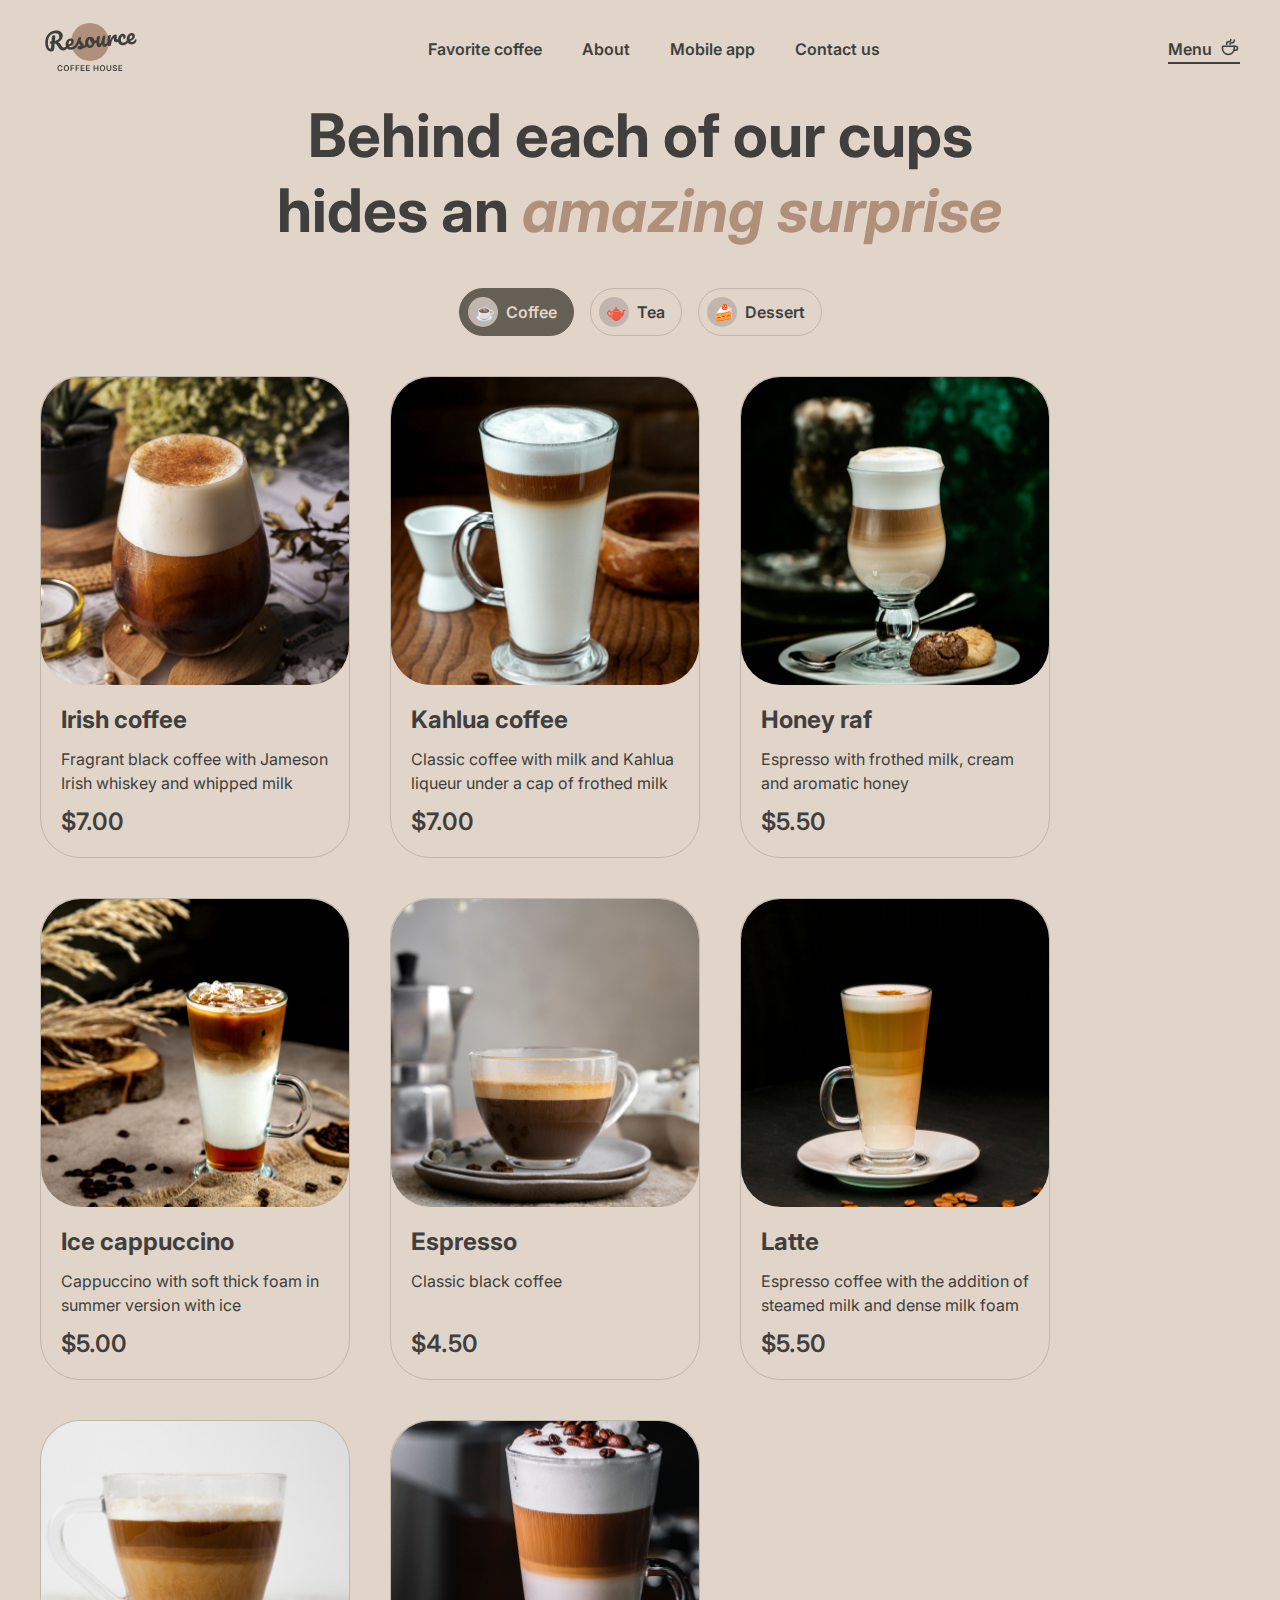
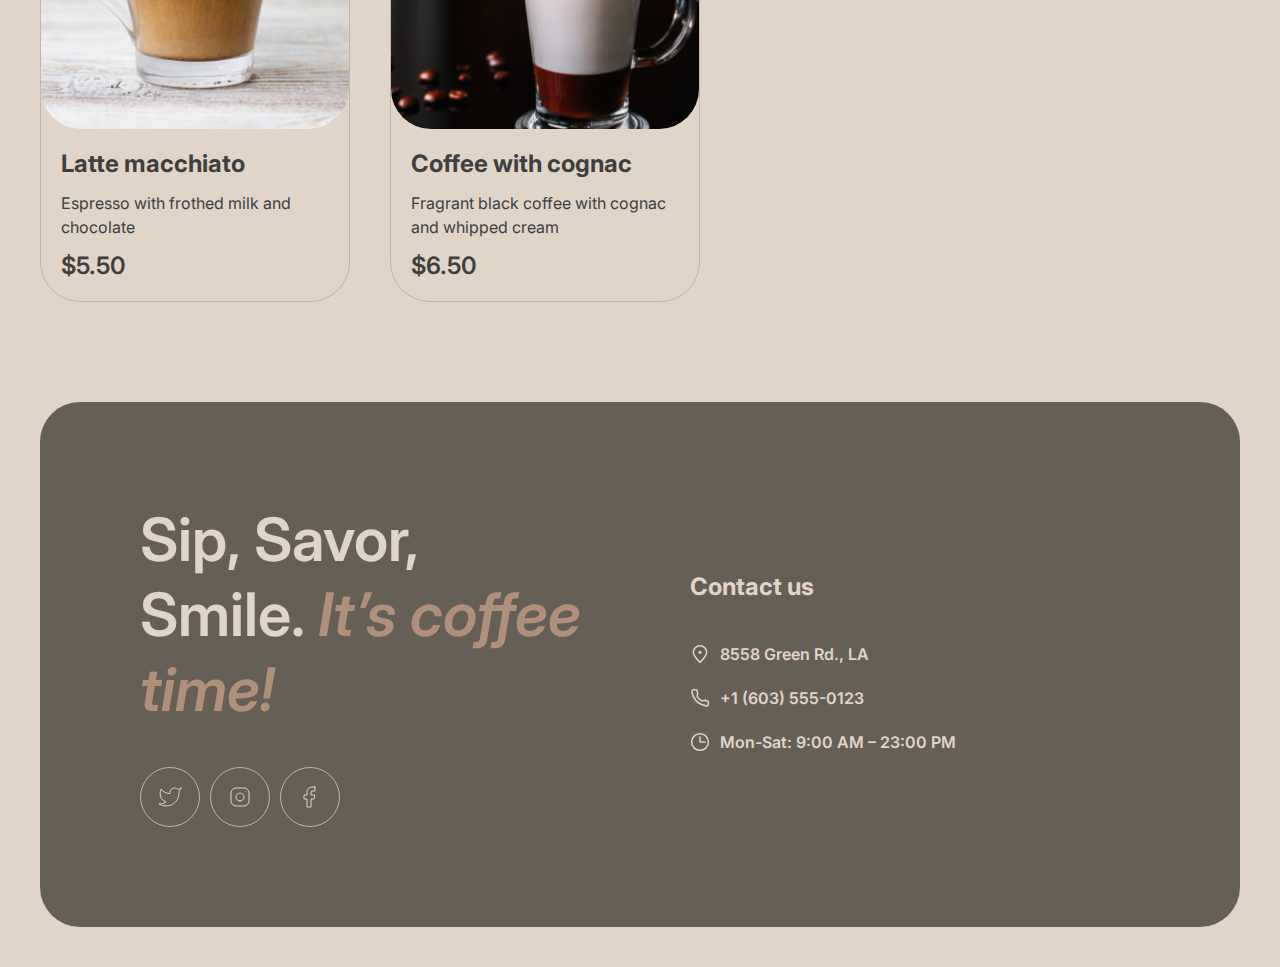
==== coffee-house/menu.html @ 3acbc4a9 "feat: implement menu-page" ====
<!DOCTYPE html>
<html lang="en">
    <head>
        <meta charset="UTF-8">
        <meta http-equiv="X-UA-Compatible" content="IE=edge">
        <meta name="viewport" content="width=device-width, initial-scale=1.0">
        <link rel="preconnect" href="https://fonts.googleapis.com">
        <link rel="preconnect" href="https://fonts.gstatic.com" crossorigin>
        <link href="https://fonts.googleapis.com/css2?family=Inter:wght@400;600&display=swap" rel="stylesheet">
        <link rel="icon" type="image/png" sizes="32x32" href="./images/favicon-32x32.png">
        <link rel="stylesheet" href="./styles/menu-page.css">
        <title>Menu</title>
    </head>
    <body>
        <header class="header">
            <div class="header__container">
                <nav class="header__nav">
                    <a href="./">
                        <svg width="100" height="60">
                            <use xlink:href="./images/icons-sprite.svg#logo"></use>
                        </svg>
                    </a>
                    <ul class="header__list">
                        <li>
                            <a class="header__link" href="./index.html#favorites">Favorite coffee</a>
                        </li>
                        <li>
                            <a class="header__link" href="./index.html#about">About</a>
                        </li>
                        <li>
                            <a class="header__link" href="./index.html#mobile-app">Mobile app</a>
                        </li>
                        <li>
                            <a class="header__link" href="#contacts">Contact us</a>
                        </li>
                    </ul>
                    <a class="header__link header__link--active" href="./menu.html">Menu
                        <svg class="header__icon-coffee-cup" width="20" height="20">
                            <use xlink:href="./images/icons-sprite.svg#coffee-cup"></use>
                        </svg>
                    </a>
                </nav>
            </div>
        </header>
        <main>
            <h1 class="visually-hidden">Im very useful heading for search robots thats Im should to be hidden!</h1>
            <section class="menu">
                <div class="menu__container">
                    <h2 class="menu__title">Behind each of our cups hides an <span class="menu__title--accent">amazing
                            surprise</span></h2>
                    <ul class="menu__buttons">
                        <li><button class="menu__button menu__button--active">
                                <span class="menu__button-emoji">&#9749;</span>Coffee
                            </button>
                        </li>
                        <li><button class="menu__button"><span class="menu__button-emoji">&#129750;</span>Tea
                            </button>
                        </li>
                        <li><button class="menu__button"><span class="menu__button-emoji">&#127856;</span>Dessert
                            </button>
                        </li>
                    </ul>
                    <ul class="menu__list-cards">
                        <li>
                            <article class="menu__card card">
                                <div class="card__image-wrapper">
                                    <img class="card__image" src="./images/menu/gallery/coffee-1.jpeg" alt="coffee 1">
                                </div>
                                <div class="card__info">
                                    <h3 class="card__title">Irish coffee</h3>
                                    <p class="card__description">Fragrant black coffee with Jameson Irish whiskey and
                                        whipped milk</p>
                                    <span class="card__price">$7.00</span>
                                </div>
                            </article>
                        </li>
                        <li>
                            <article class="menu__card card">
                                <div class="card__image-wrapper">
                                    <img class="card__image" src="./images/menu/gallery/coffee-2.jpeg" alt="coffee 1">
                                </div>
                                <div class="card__info">
                                    <h3 class="card__title">Kahlua coffee</h3>
                                    <p class="card__description">Classic coffee with milk and Kahlua liqueur under a cap
                                        of frothed milk</p>
                                    <span class="card__price">$7.00</span>
                                </div>
                            </article>
                        </li>
                        <li>
                            <article class="menu__card card">
                                <div class="card__image-wrapper">
                                    <img class="card__image" src="./images/menu/gallery/coffee-3.jpeg" alt="coffee 1">
                                </div>
                                <div class="card__info">
                                    <h3 class="card__title">Honey raf</h3>
                                    <p class="card__description">Espresso with frothed milk, cream and aromatic honey
                                    </p>
                                    <span class="card__price">$5.50</span>
                                </div>
                            </article>
                        </li>
                        <li>
                            <article class="menu__card card">
                                <div class="card__image-wrapper">
                                    <img class="card__image" src="./images/menu/gallery/coffee-4.jpeg" alt="coffee 1">
                                </div>
                                <div class="card__info">
                                    <h3 class="card__title">Ice cappuccino</h3>
                                    <p class="card__description">Cappuccino with soft thick foam in summer version with
                                        ice</p>
                                    <span class="card__price">$5.00</span>
                                </div>
                            </article>
                        </li>
                        <li>
                            <article class="menu__card card">
                                <div class="card__image-wrapper">
                                    <img class="card__image" src="./images/menu/gallery/coffee-5.jpeg" alt="coffee 1">
                                </div>
                                <div class="card__info">
                                    <h3 class="card__title">Espresso</h3>
                                    <p class="card__description">Classic black coffee</p>
                                    <span class="card__price">$4.50</span>
                                </div>
                            </article>
                        </li>
                        <li>
                            <article class="menu__card card">
                                <div class="card__image-wrapper">
                                    <img class="card__image" src="./images/menu/gallery/coffee-6.jpeg" alt="coffee 1">
                                </div>
                                <div class="card__info">
                                    <h3 class="card__title">Latte</h3>
                                    <p class="card__description">Espresso coffee with the addition of steamed milk and
                                        dense milk foam</p>
                                    <span class="card__price">$5.50</span>
                                </div>
                            </article>
                        </li>
                        <li>
                            <article class="menu__card card">
                                <div class="card__image-wrapper">
                                    <img class="card__image" src="./images/menu/gallery/coffee-7.jpeg" alt="coffee 1">
                                </div>
                                <div class="card__info">
                                    <h3 class="card__title">Latte macchiato</h3>
                                    <p class="card__description">Espresso with frothed milk and chocolate</p>
                                    <span class="card__price">$5.50</span>
                                </div>
                            </article>
                        </li>
                        <li>
                            <article class="menu__card card">
                                <div class="card__image-wrapper">
                                    <img class="card__image" src="./images/menu/gallery/coffee-8.jpeg" alt="coffee 1">
                                </div>
                                <div class="card__info">
                                    <h3 class="card__title">Coffee with cognac</h3>
                                    <p class="card__description">Fragrant black coffee with cognac and whipped cream</p>
                                    <span class="card__price">$6.50</span>
                                </div>
                            </article>
                        </li>
                    </ul>
                </div>
            </section>
        </main>
        <footer class="contacts" id="contacts">
            <div class="contacts__container">
                <div class="contacts__left">
                    <h2 class="contacts__title">
                        Sip, Savor, Smile. <span class="contacts__title--accent">It’s coffee time!</span>
                    </h2>
                    <ul class="contacts__list-links-social">
                        <li><a class="contacts__link-social" href="https://twitter.com/" target="_blank">
                                <svg class="contacts__icon-social" width="24" height="24">
                                    <use xlink:href="./images/icons-sprite.svg#twitter"></use>
                                </svg>
                            </a>
                        </li>
                        <li><a class="contacts__link-social" href="https://instagram.com/" target="_blank">
                                <svg class="contacts__icon-social" width="24" height="24">
                                    <use xlink:href="./images/icons-sprite.svg#instagram"></use>
                                </svg>
                            </a>
                        </li>
                        <li><a class="contacts__link-social" href="https://facebook.com/" target="_blank">
                                <svg class="contacts__icon-social" width="24" height="24">
                                    <use xlink:href="./images/icons-sprite.svg#facebook"></use>
                                </svg>
                            </a>
                        </li>
                    </ul>
                </div>
                <div class="contacts__right">
                    <h3 class="contacts__subtitle">Contact us</h3>
                    <ul class="contacts__list-links-service">
                        <li><a class="contacts__link-service" href="https://maps.app.goo.gl/wyy56ReSMhwCt32A7"
                                target="_blank">
                                <svg class="contacts__icon-service" width="20" height="20">
                                    <use xlink:href="./images/icons-sprite.svg#pin-alt"></use>
                                </svg>8558 Green Rd., LA
                            </a>
                        </li>
                        <li><a class="contacts__link-service" href="tel:+16035550123">
                                <svg class="contacts__icon-service" width="20" height="20">
                                    <use xlink:href="./images/icons-sprite.svg#phone"></use>
                                </svg>+1 (603) 555-0123
                            </a>
                        </li>
                        <li>
                            <span class="contacts__schedule">
                                <svg class="contacts__icon-service" width="20" height="20">
                                    <use xlink:href="./images/icons-sprite.svg#clock"></use>
                                </svg>Mon-Sat: 9:00 AM – 23:00 PM
                            </span>
                        </li>
                    </ul>
                </div>
            </div>
        </footer>
    </body>
</html>
---- coffee-house/styles/menu-page.css ----
@import "./utils/normalize.css";
@import "./utils/variables.css";

@import "./layout/base.css";
@import "./layout/header.css";
@import "./layout/footer.css";

@import "./components/menu.css";
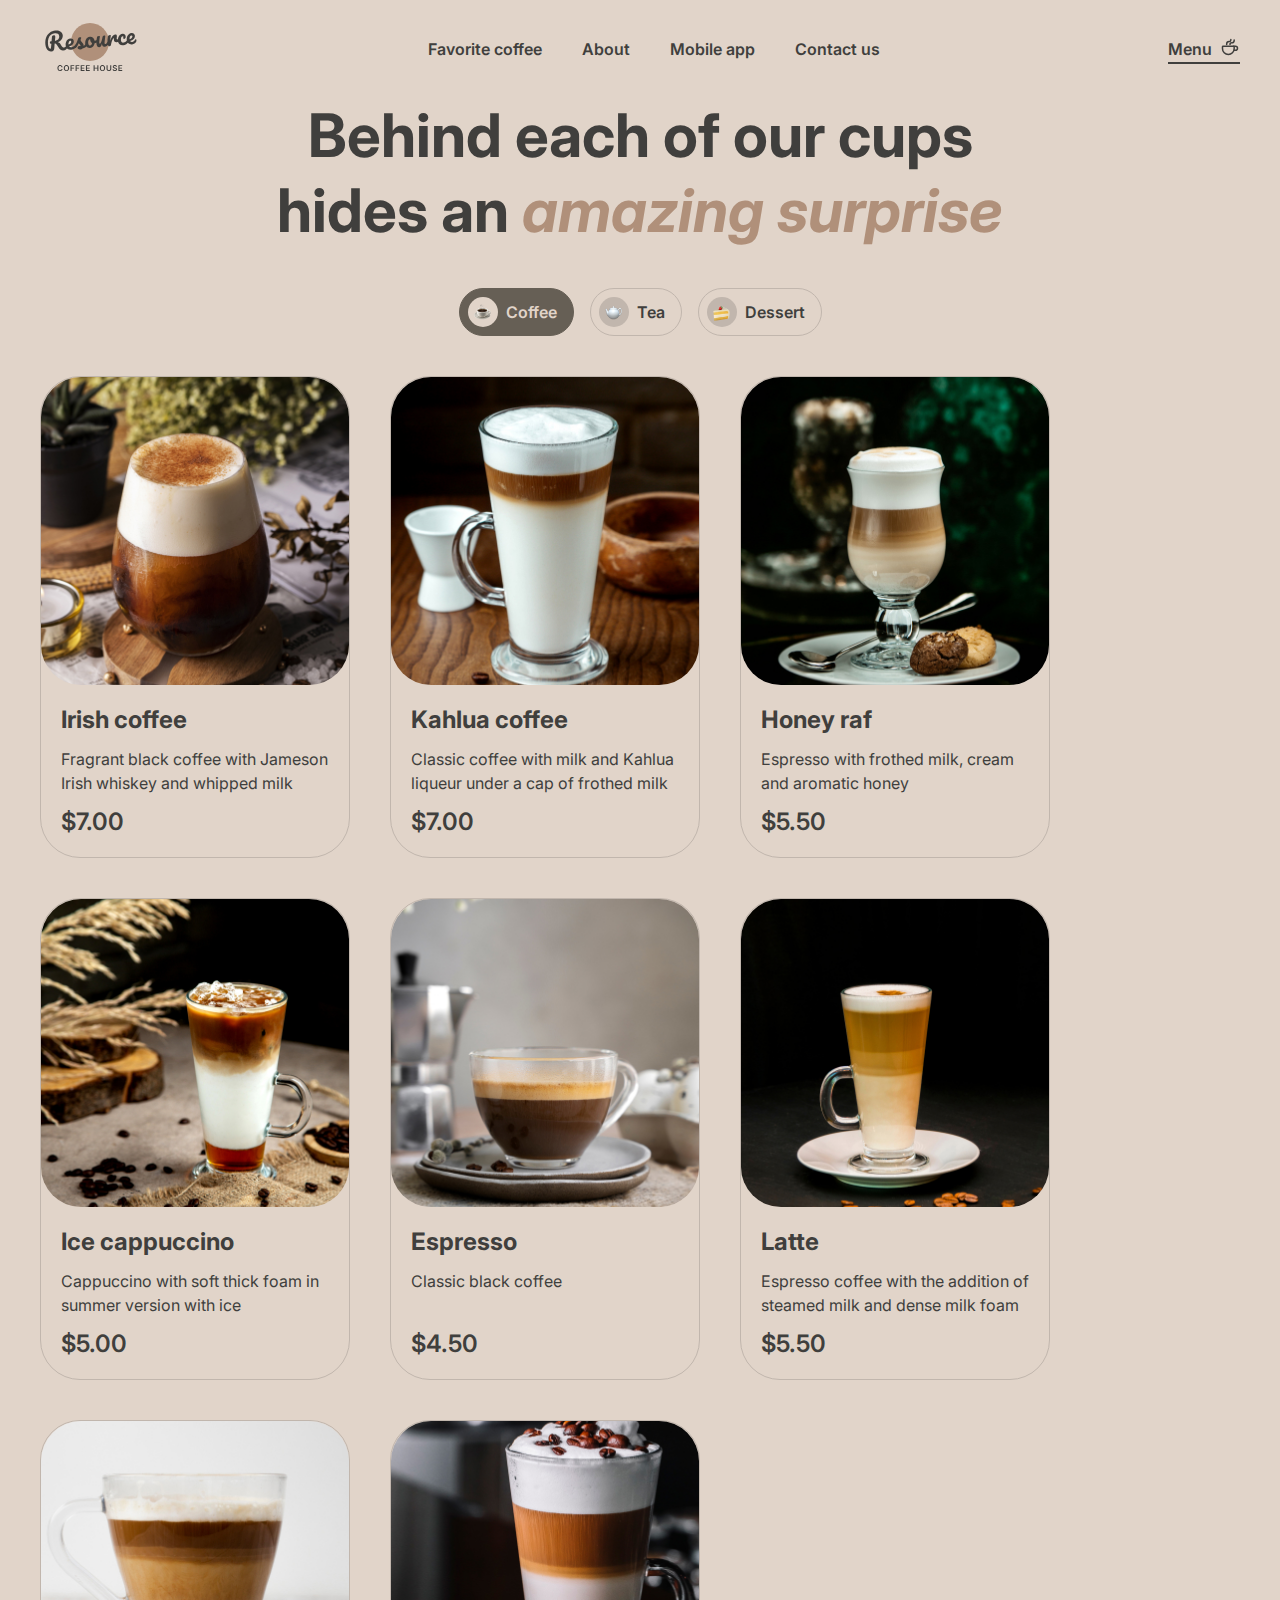
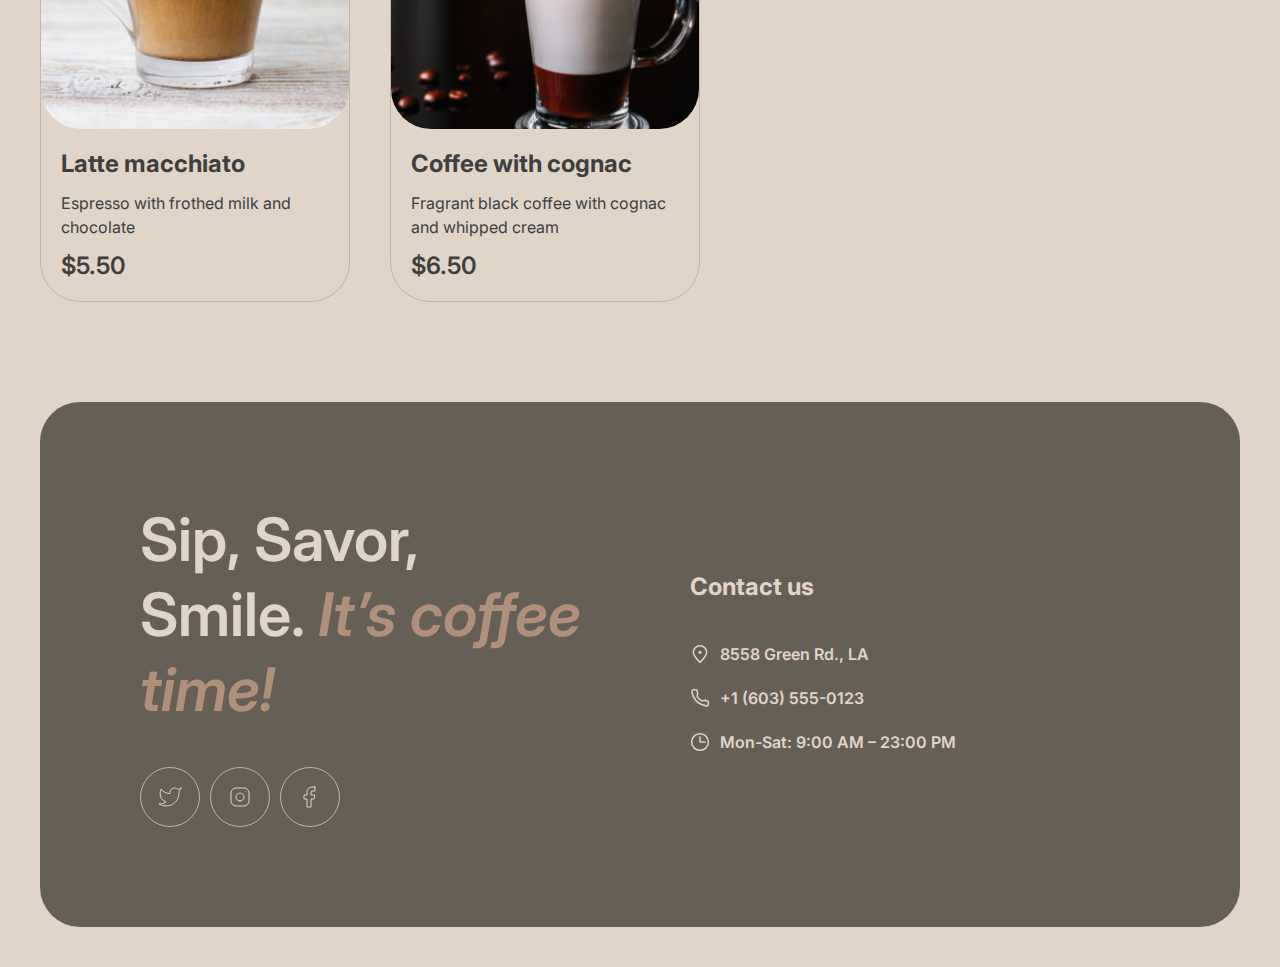
==== commit cdfe9bdf: "fix: change emodji from Unicode to png" ====
--- a/coffee-house/menu.html
+++ b/coffee-house/menu.html
@@ -17,7 +17,7 @@
                 <nav class="header__nav">
                     <a href="./">
                         <svg width="100" height="60">
-                            <use xlink:href="./images/icons-sprite.svg#logo"></use>
+                            <use href="./images/icons-sprite.svg#logo"></use>
                         </svg>
                     </a>
                     <ul class="header__list">
@@ -36,7 +36,7 @@
                     </ul>
                     <a class="header__link header__link--active" href="./menu.html">Menu
                         <svg class="header__icon-coffee-cup" width="20" height="20">
-                            <use xlink:href="./images/icons-sprite.svg#coffee-cup"></use>
+                            <use href="./images/icons-sprite.svg#coffee-cup"></use>
                         </svg>
                     </a>
                 </nav>
@@ -50,13 +50,13 @@
                             surprise</span></h2>
                     <ul class="menu__buttons">
                         <li><button class="menu__button menu__button--active">
-                                <span class="menu__button-emoji">&#9749;</span>Coffee
+                                <span class="menu__button-emoji menu__button-emoji--coffee"></span>Coffee
                             </button>
                         </li>
-                        <li><button class="menu__button"><span class="menu__button-emoji">&#129750;</span>Tea
+                        <li><button class="menu__button"><span class="menu__button-emoji menu__button-emoji--tea"></span>Tea
                             </button>
                         </li>
-                        <li><button class="menu__button"><span class="menu__button-emoji">&#127856;</span>Dessert
+                        <li><button class="menu__button"><span class="menu__button-emoji menu__button-emoji--dessert"></span>Dessert
                             </button>
                         </li>
                     </ul>
@@ -175,19 +175,19 @@
                     <ul class="contacts__list-links-social">
                         <li><a class="contacts__link-social" href="https://twitter.com/" target="_blank">
                                 <svg class="contacts__icon-social" width="24" height="24">
-                                    <use xlink:href="./images/icons-sprite.svg#twitter"></use>
+                                    <use href="./images/icons-sprite.svg#twitter"></use>
                                 </svg>
                             </a>
                         </li>
                         <li><a class="contacts__link-social" href="https://instagram.com/" target="_blank">
                                 <svg class="contacts__icon-social" width="24" height="24">
-                                    <use xlink:href="./images/icons-sprite.svg#instagram"></use>
+                                    <use href="./images/icons-sprite.svg#instagram"></use>
                                 </svg>
                             </a>
                         </li>
                         <li><a class="contacts__link-social" href="https://facebook.com/" target="_blank">
                                 <svg class="contacts__icon-social" width="24" height="24">
-                                    <use xlink:href="./images/icons-sprite.svg#facebook"></use>
+                                    <use href="./images/icons-sprite.svg#facebook"></use>
                                 </svg>
                             </a>
                         </li>
@@ -199,20 +199,20 @@
                         <li><a class="contacts__link-service" href="https://maps.app.goo.gl/wyy56ReSMhwCt32A7"
                                 target="_blank">
                                 <svg class="contacts__icon-service" width="20" height="20">
-                                    <use xlink:href="./images/icons-sprite.svg#pin-alt"></use>
+                                    <use href="./images/icons-sprite.svg#pin-alt"></use>
                                 </svg>8558 Green Rd., LA
                             </a>
                         </li>
                         <li><a class="contacts__link-service" href="tel:+16035550123">
                                 <svg class="contacts__icon-service" width="20" height="20">
-                                    <use xlink:href="./images/icons-sprite.svg#phone"></use>
+                                    <use href="./images/icons-sprite.svg#phone"></use>
                                 </svg>+1 (603) 555-0123
                             </a>
                         </li>
                         <li>
                             <span class="contacts__schedule">
                                 <svg class="contacts__icon-service" width="20" height="20">
-                                    <use xlink:href="./images/icons-sprite.svg#clock"></use>
+                                    <use href="./images/icons-sprite.svg#clock"></use>
                                 </svg>Mon-Sat: 9:00 AM – 23:00 PM
                             </span>
                         </li>
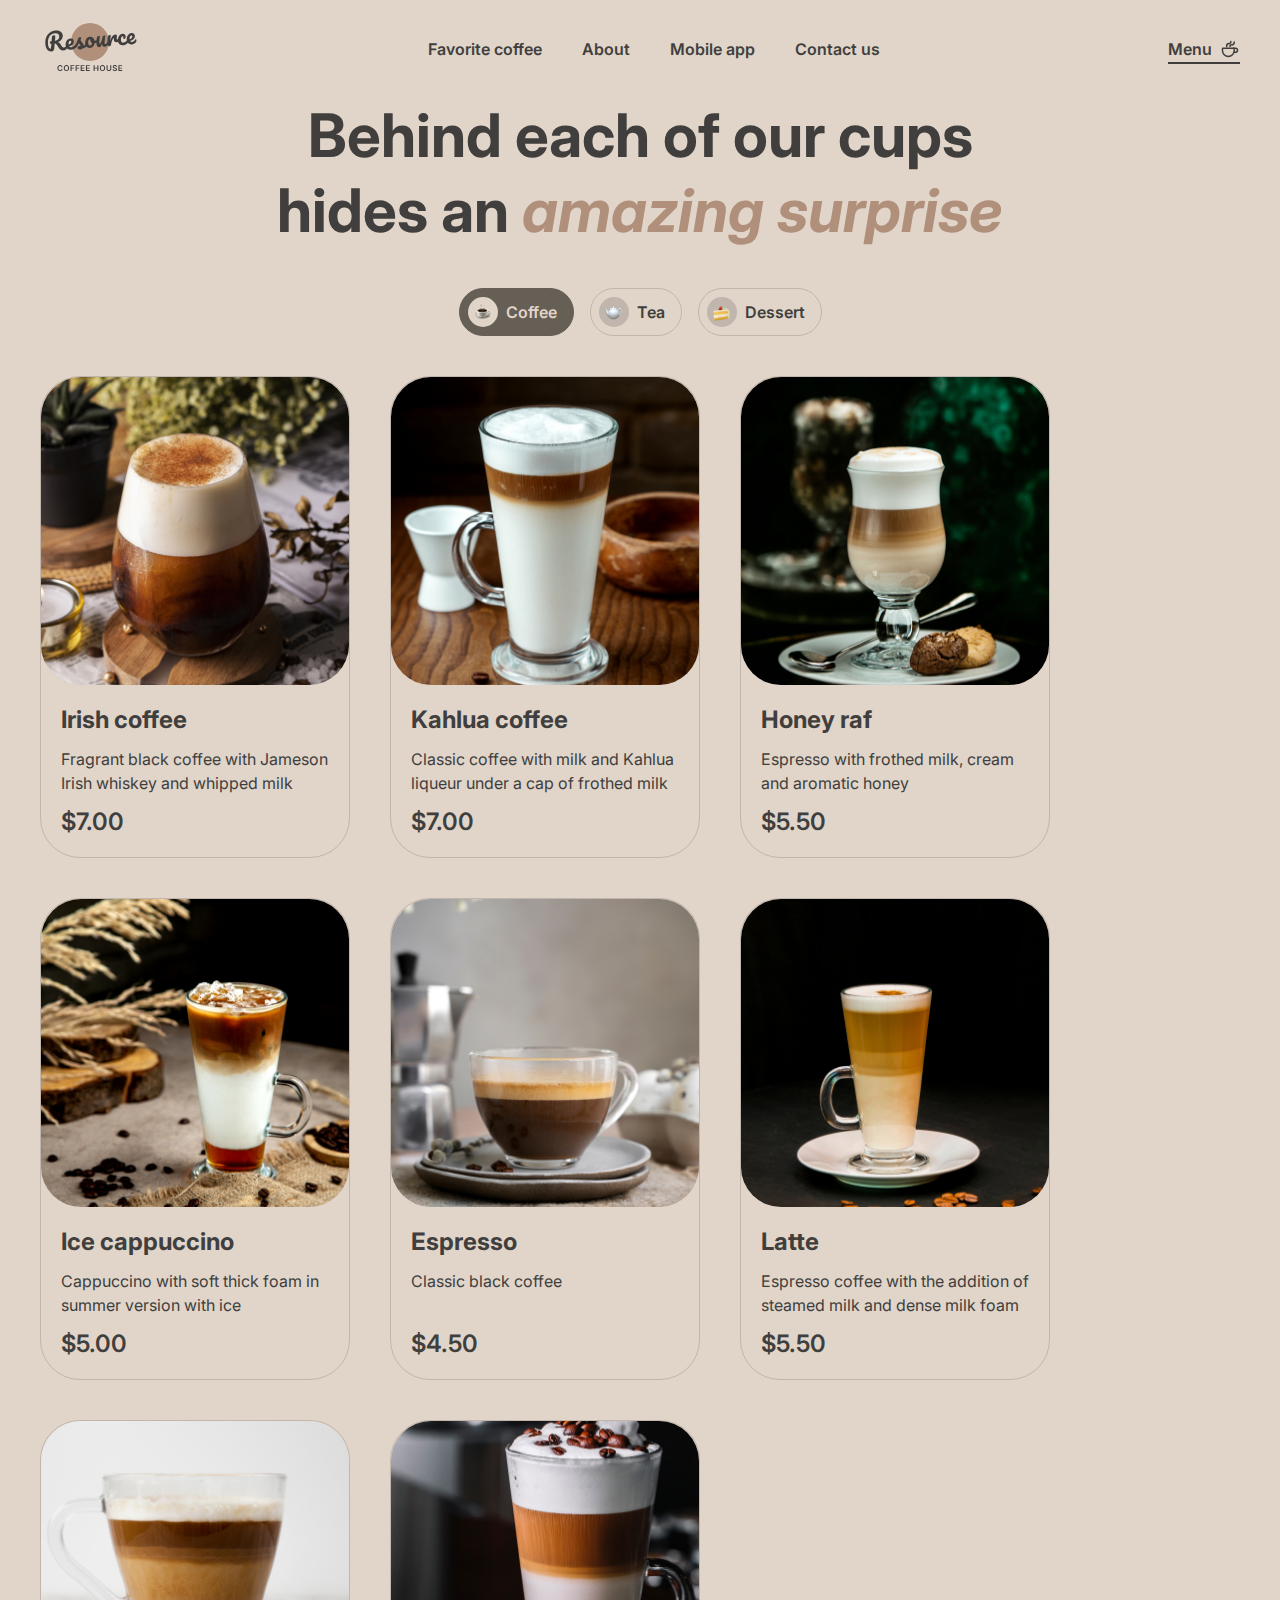
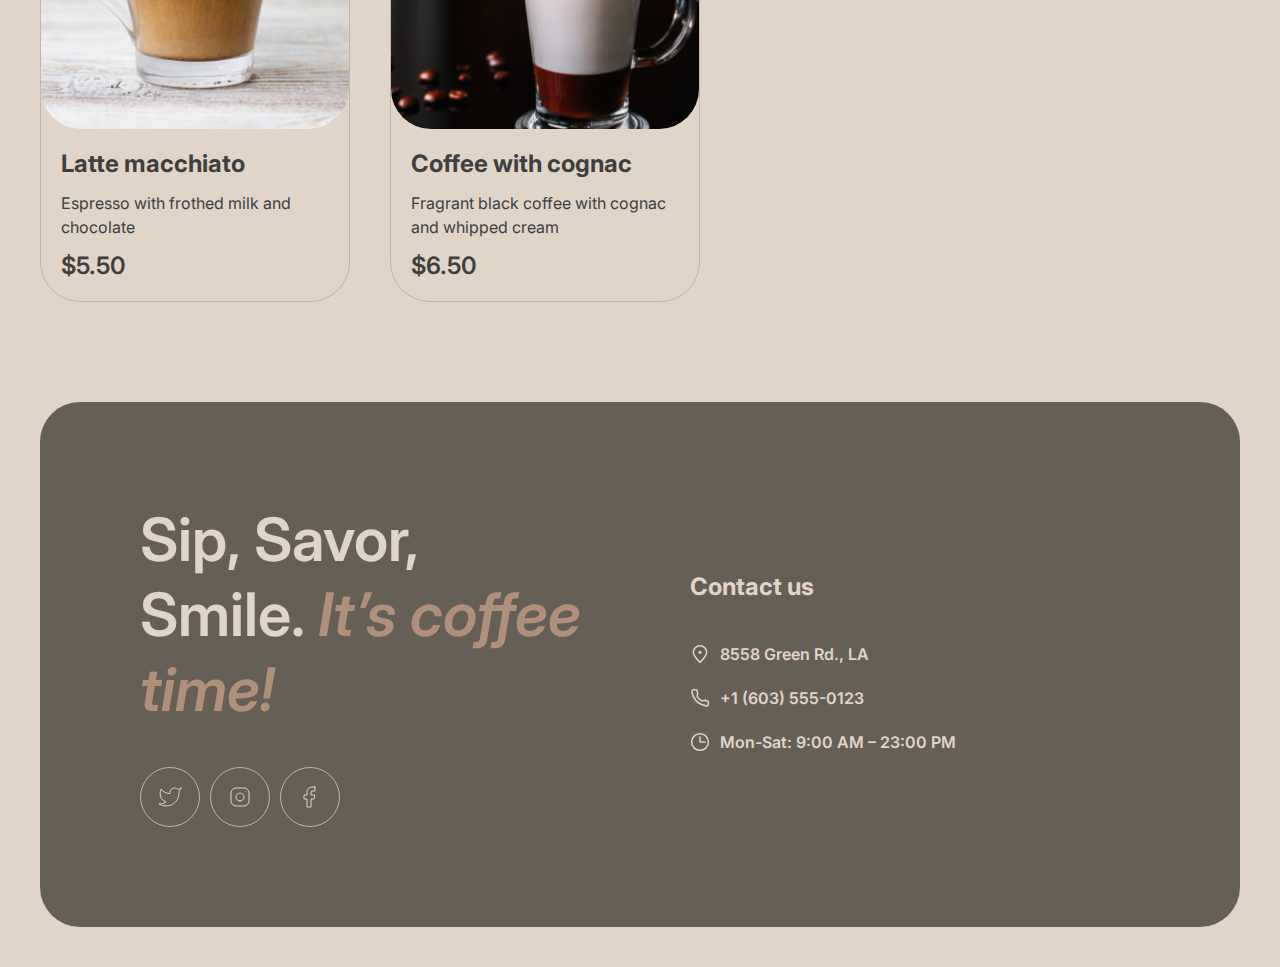
==== commit 67521039: "feat: implement burger menu" ====
--- a/coffee-house/menu.html
+++ b/coffee-house/menu.html
@@ -15,7 +15,7 @@
         <header class="header">
             <div class="header__container">
                 <nav class="header__nav">
-                    <a href="./">
+                    <a class="header__link-logo" href="./">
                         <svg width="100" height="60">
                             <use href="./images/icons-sprite.svg#logo"></use>
                         </svg>
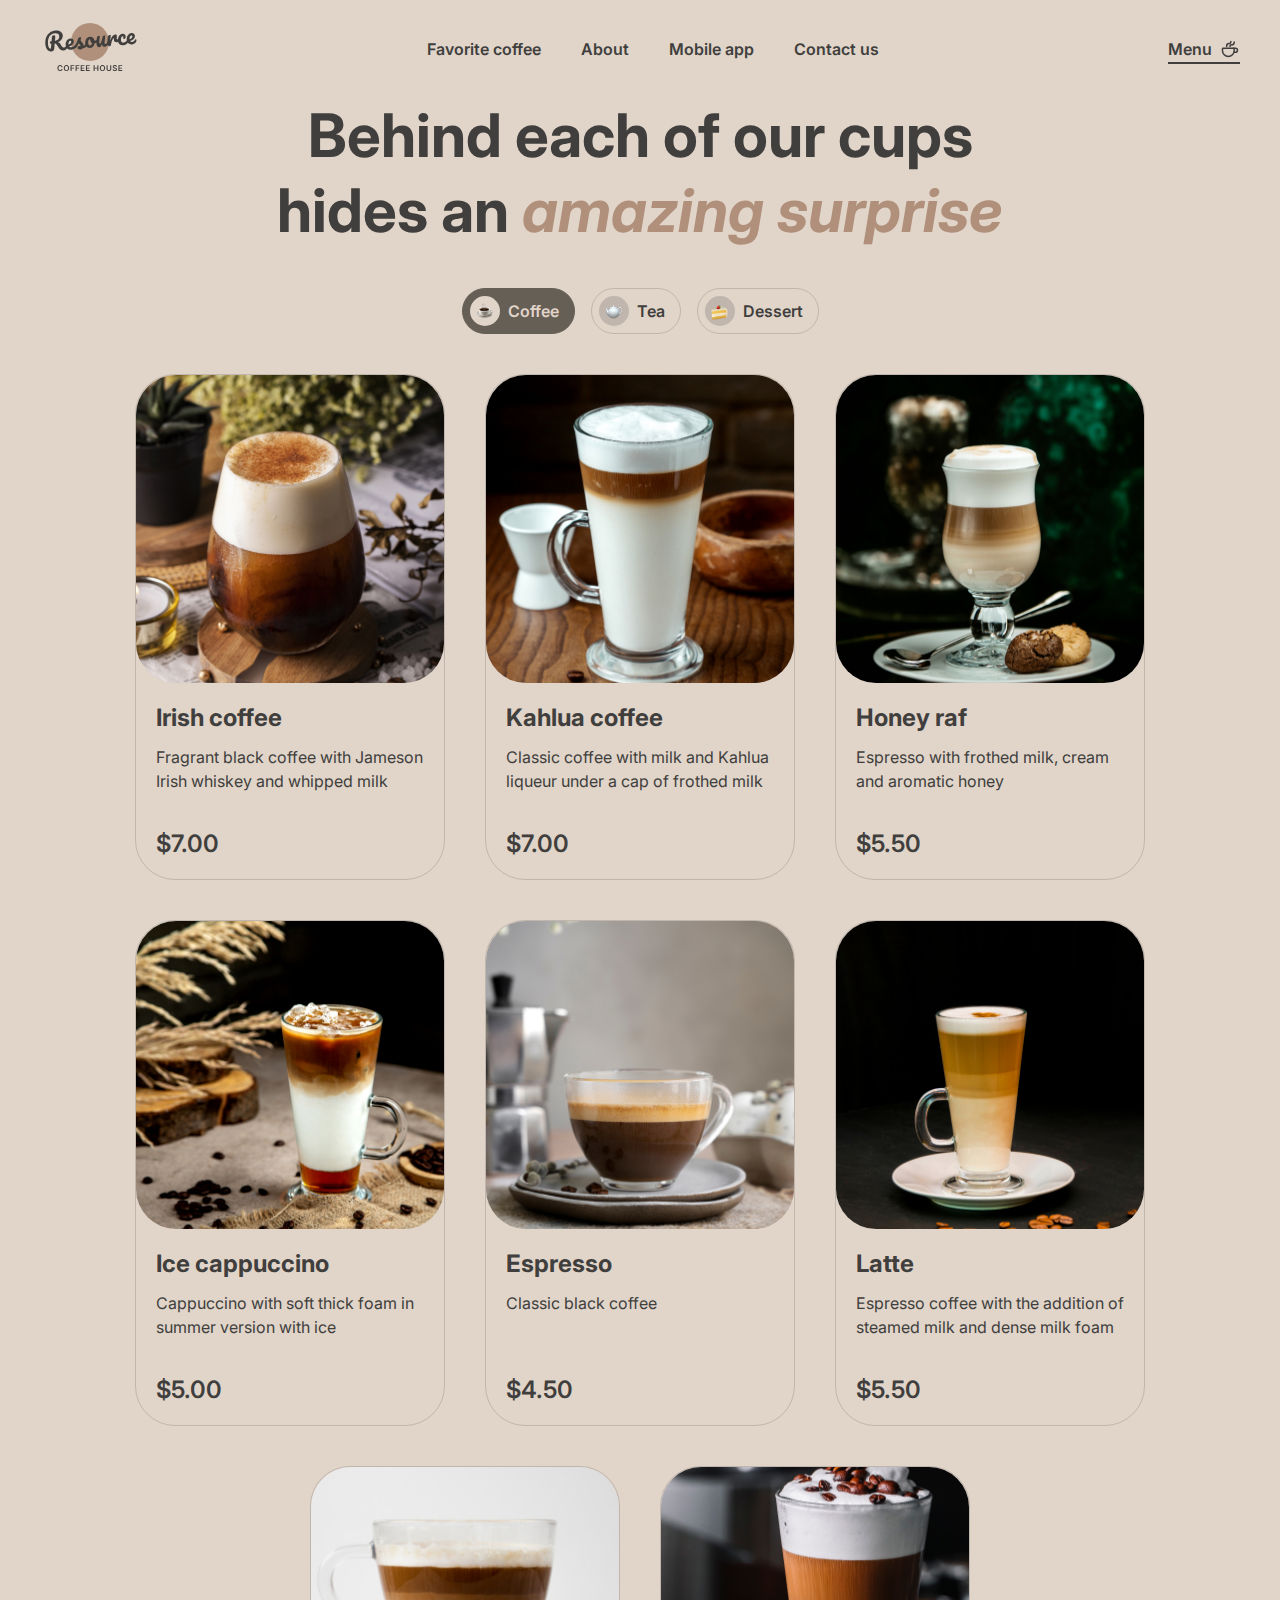
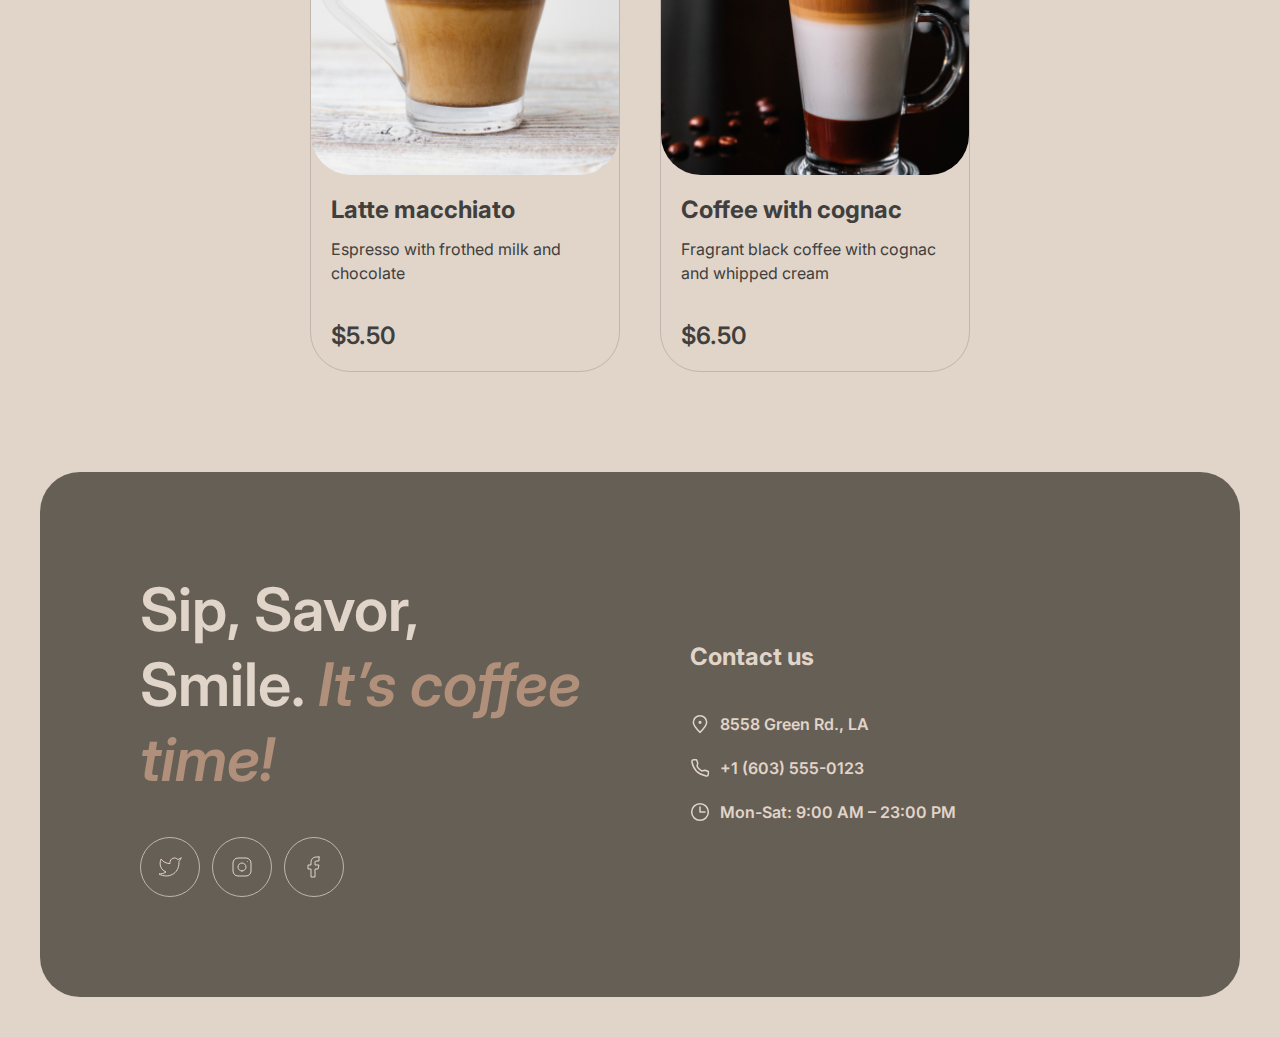
==== commit b413d9ce: "feat: add responsive and adaptive for home and menu pages" ====
--- a/coffee-house/menu.html
+++ b/coffee-house/menu.html
@@ -20,25 +20,29 @@
                             <use href="./images/icons-sprite.svg#logo"></use>
                         </svg>
                     </a>
-                    <ul class="header__list">
-                        <li>
-                            <a class="header__link" href="./index.html#favorites">Favorite coffee</a>
-                        </li>
-                        <li>
-                            <a class="header__link" href="./index.html#about">About</a>
-                        </li>
-                        <li>
-                            <a class="header__link" href="./index.html#mobile-app">Mobile app</a>
-                        </li>
-                        <li>
-                            <a class="header__link" href="#contacts">Contact us</a>
-                        </li>
-                    </ul>
-                    <a class="header__link header__link--active" href="./menu.html">Menu
-                        <svg class="header__icon-coffee-cup" width="20" height="20">
-                            <use href="./images/icons-sprite.svg#coffee-cup"></use>
-                        </svg>
-                    </a>
+                    <div class="header__links-wrapper">
+                        <ul class="header__list">
+                            <li>
+                                <a class="header__link" href="./index.html#favorites">Favorite coffee</a>
+                            </li>
+                            <li>
+                                <a class="header__link" href="./index.html#about">About</a>
+                            </li>
+                            <li>
+                                <a class="header__link" href="./index.html#mobile-app">Mobile app</a>
+                            </li>
+                            <li>
+                                <a class="header__link" href="#contacts">Contact us</a>
+                            </li>
+                        </ul>
+                        <a class="header__link header__link--active" href="./menu.html">Menu
+                            <svg class="header__icon-coffee-cup" width="20" height="20">
+                                <use href="./images/icons-sprite.svg#coffee-cup"></use>
+                            </svg>
+                        </a>
+                    </div>
+                    <button class="header__burger"></button>
+
                 </nav>
             </div>
         </header>
@@ -53,10 +57,12 @@
                                 <span class="menu__button-emoji menu__button-emoji--coffee"></span>Coffee
                             </button>
                         </li>
-                        <li><button class="menu__button"><span class="menu__button-emoji menu__button-emoji--tea"></span>Tea
+                        <li><button class="menu__button"><span
+                                    class="menu__button-emoji menu__button-emoji--tea"></span>Tea
                             </button>
                         </li>
-                        <li><button class="menu__button"><span class="menu__button-emoji menu__button-emoji--dessert"></span>Dessert
+                        <li><button class="menu__button"><span
+                                    class="menu__button-emoji menu__button-emoji--dessert"></span>Dessert
                             </button>
                         </li>
                     </ul>
@@ -163,6 +169,11 @@
                             </article>
                         </li>
                     </ul>
+                    <button class="menu__load-more-btn">
+                        <svg class="menu__load-more-icon" width="24" height="24">
+                            <use href="./images/icons-sprite.svg#refresh"></use>
+                        </svg>
+                    </button>
                 </div>
             </section>
         </main>
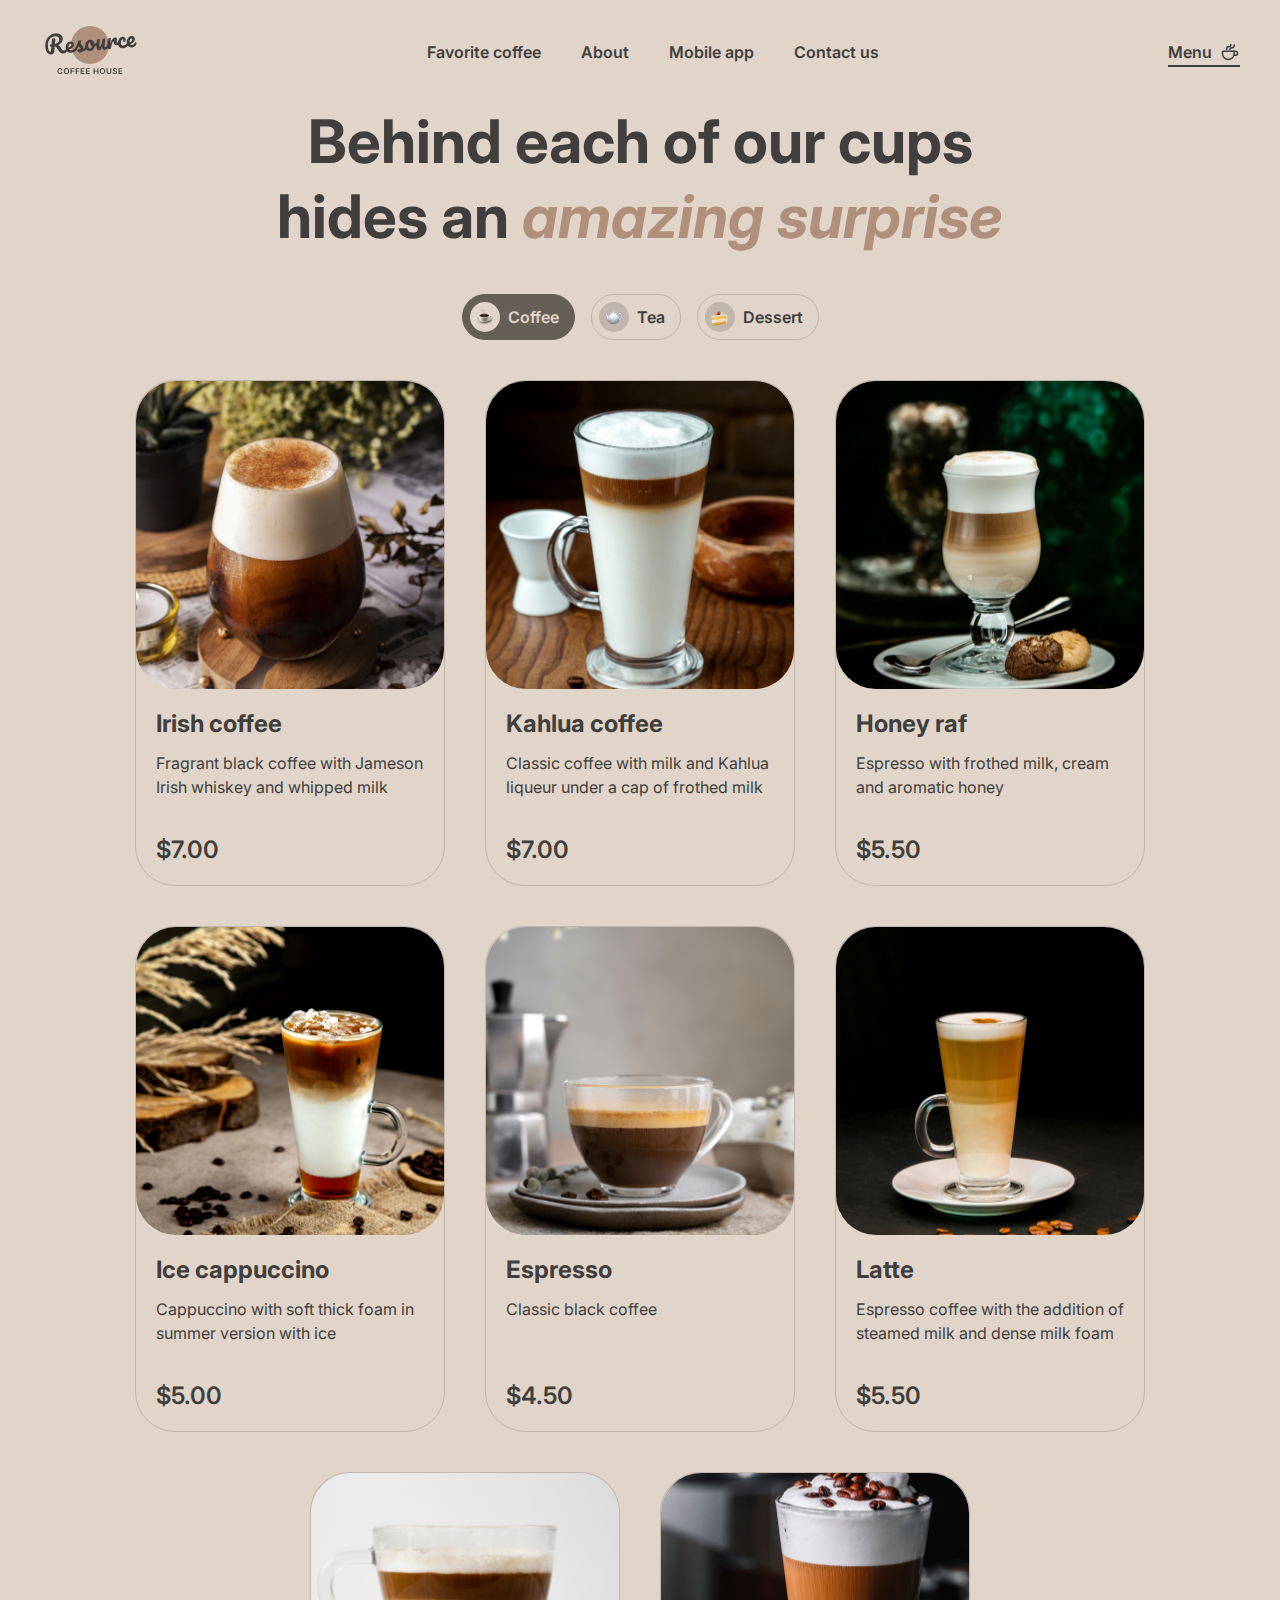
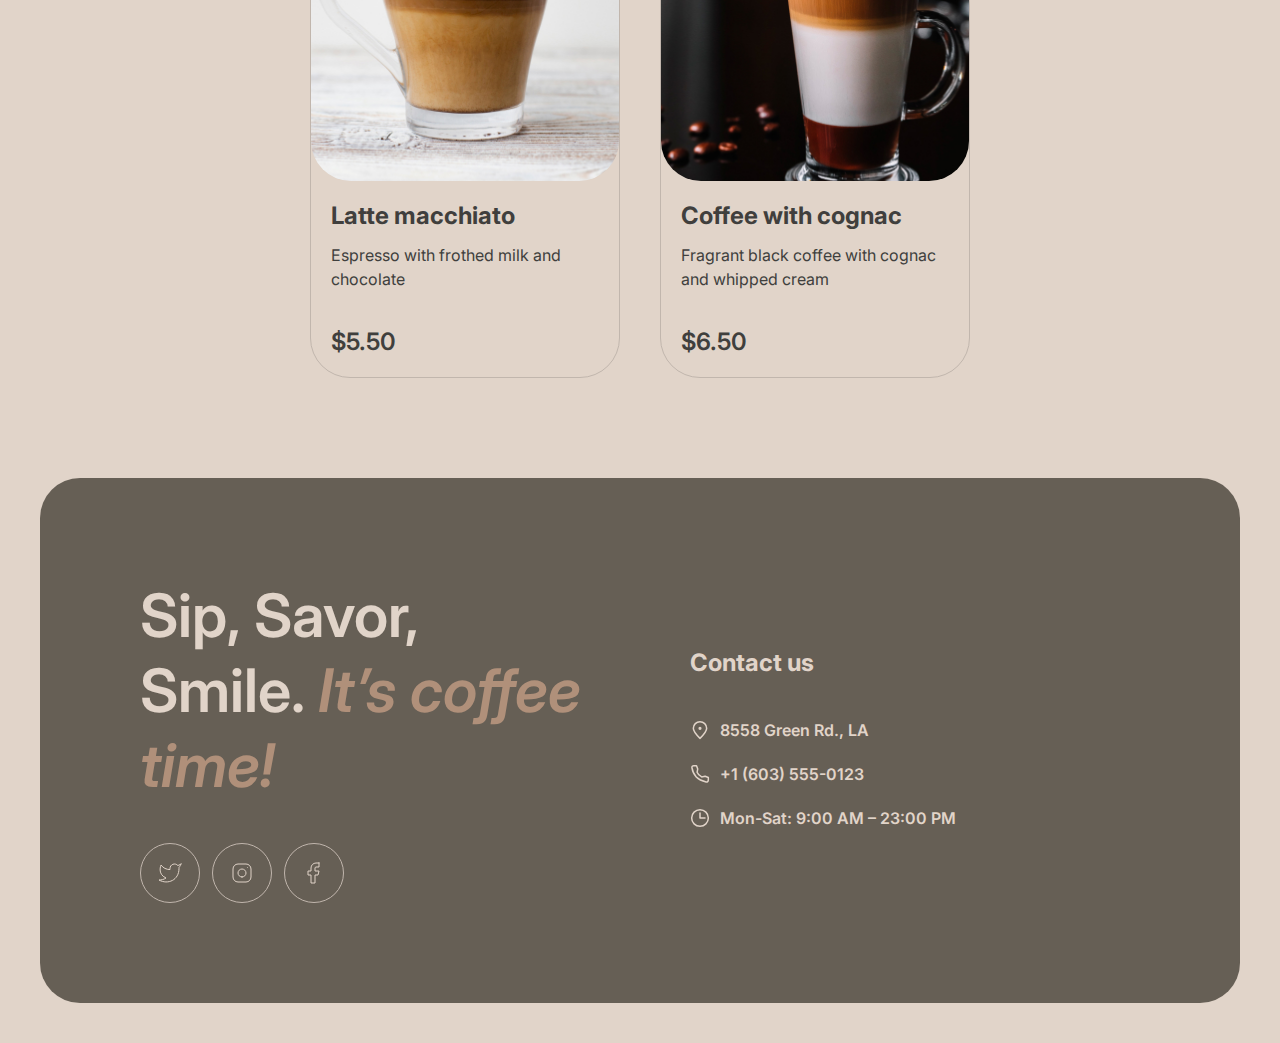
==== commit 167cbda5: "feat: add functionality of the burger-menu" ====
--- a/coffee-house/menu.html
+++ b/coffee-house/menu.html
@@ -42,7 +42,6 @@
                         </a>
                     </div>
                     <button class="header__burger"></button>
-
                 </nav>
             </div>
         </header>
@@ -231,5 +230,6 @@
                 </div>
             </div>
         </footer>
+        <script type="module" src="./scripts/burger-menu/burger-menu.js"></script>
     </body>
 </html>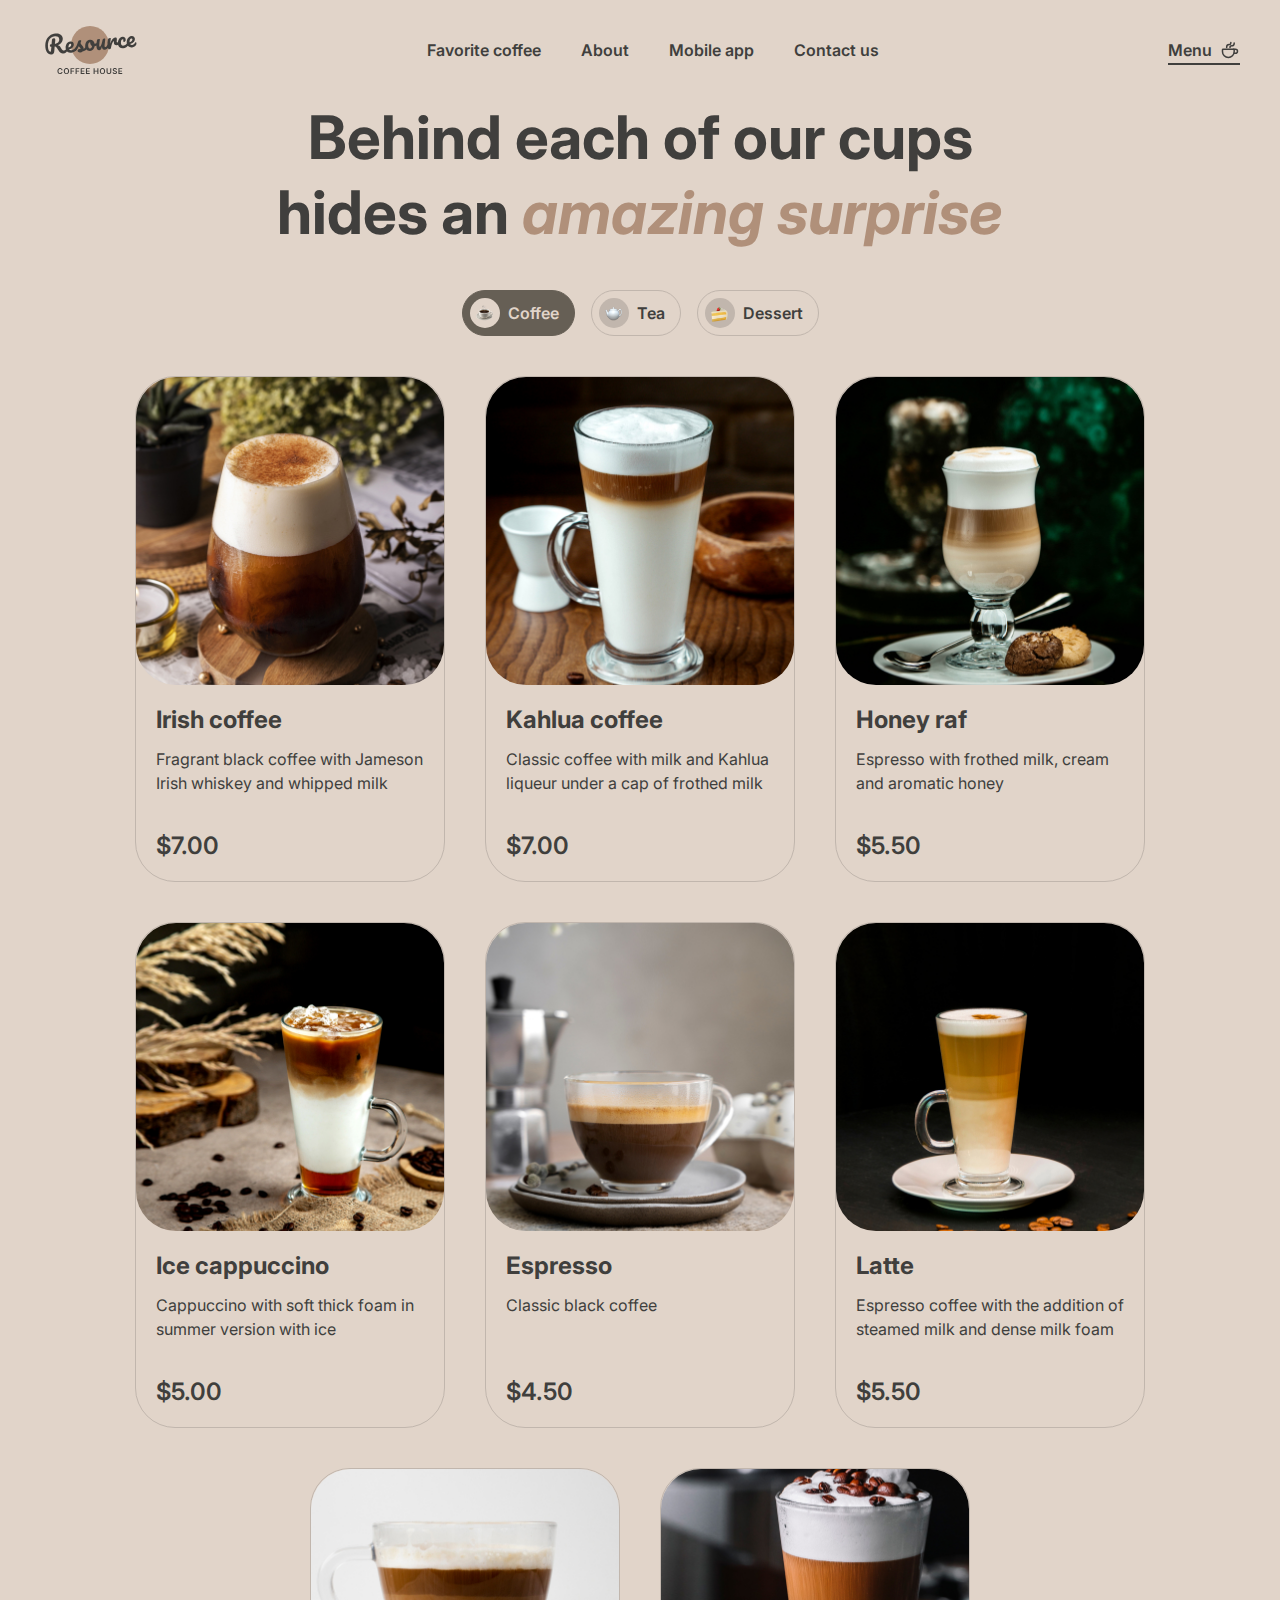
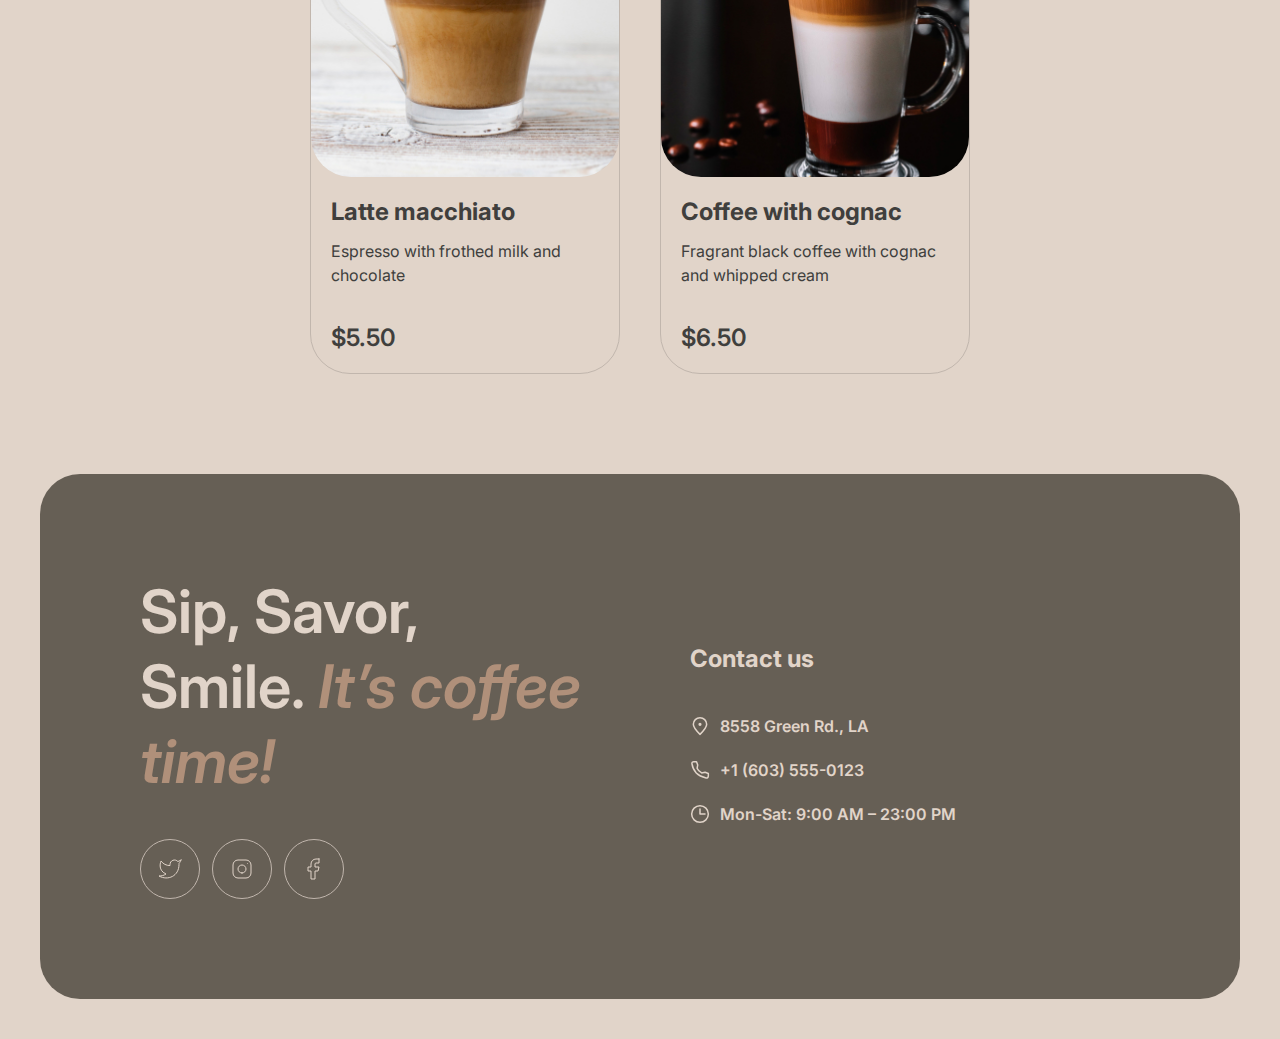
==== commit 6108cba8: "fix: change promo-image to promo-video" ====
--- a/coffee-house/menu.html
+++ b/coffee-house/menu.html
@@ -7,7 +7,7 @@
         <link rel="preconnect" href="https://fonts.googleapis.com">
         <link rel="preconnect" href="https://fonts.gstatic.com" crossorigin>
         <link href="https://fonts.googleapis.com/css2?family=Inter:wght@400;600&display=swap" rel="stylesheet">
-        <link rel="icon" type="image/png" sizes="32x32" href="./images/favicon-32x32.png">
+        <link rel="icon" type="image/png" sizes="32x32" href="./assets/images/favicon-32x32.png">
         <link rel="stylesheet" href="./styles/menu-page.css">
         <title>Menu</title>
     </head>
@@ -17,7 +17,7 @@
                 <nav class="header__nav">
                     <a class="header__link-logo" href="./">
                         <svg width="100" height="60">
-                            <use href="./images/icons-sprite.svg#logo"></use>
+                            <use href="./assets/images/icons-sprite.svg#logo"></use>
                         </svg>
                     </a>
                     <div class="header__links-wrapper">
@@ -37,7 +37,7 @@
                         </ul>
                         <a class="header__link header__link--active" href="./menu.html">Menu
                             <svg class="header__icon-coffee-cup" width="20" height="20">
-                                <use href="./images/icons-sprite.svg#coffee-cup"></use>
+                                <use href="./assets/images/icons-sprite.svg#coffee-cup"></use>
                             </svg>
                         </a>
                     </div>
@@ -69,7 +69,7 @@
                         <li>
                             <article class="menu__card card">
                                 <div class="card__image-wrapper">
-                                    <img class="card__image" src="./images/menu/gallery/coffee-1.jpeg" alt="coffee 1">
+                                    <img class="card__image" src="./assets/images/menu/gallery/coffee-1.jpeg" alt="coffee 1">
                                 </div>
                                 <div class="card__info">
                                     <h3 class="card__title">Irish coffee</h3>
@@ -82,7 +82,7 @@
                         <li>
                             <article class="menu__card card">
                                 <div class="card__image-wrapper">
-                                    <img class="card__image" src="./images/menu/gallery/coffee-2.jpeg" alt="coffee 1">
+                                    <img class="card__image" src="./assets/images/menu/gallery/coffee-2.jpeg" alt="coffee 1">
                                 </div>
                                 <div class="card__info">
                                     <h3 class="card__title">Kahlua coffee</h3>
@@ -95,7 +95,7 @@
                         <li>
                             <article class="menu__card card">
                                 <div class="card__image-wrapper">
-                                    <img class="card__image" src="./images/menu/gallery/coffee-3.jpeg" alt="coffee 1">
+                                    <img class="card__image" src="./assets/images/menu/gallery/coffee-3.jpeg" alt="coffee 1">
                                 </div>
                                 <div class="card__info">
                                     <h3 class="card__title">Honey raf</h3>
@@ -108,7 +108,7 @@
                         <li>
                             <article class="menu__card card">
                                 <div class="card__image-wrapper">
-                                    <img class="card__image" src="./images/menu/gallery/coffee-4.jpeg" alt="coffee 1">
+                                    <img class="card__image" src="./assets/images/menu/gallery/coffee-4.jpeg" alt="coffee 1">
                                 </div>
                                 <div class="card__info">
                                     <h3 class="card__title">Ice cappuccino</h3>
@@ -121,7 +121,7 @@
                         <li>
                             <article class="menu__card card">
                                 <div class="card__image-wrapper">
-                                    <img class="card__image" src="./images/menu/gallery/coffee-5.jpeg" alt="coffee 1">
+                                    <img class="card__image" src="./assets/images/menu/gallery/coffee-5.jpeg" alt="coffee 1">
                                 </div>
                                 <div class="card__info">
                                     <h3 class="card__title">Espresso</h3>
@@ -133,7 +133,7 @@
                         <li>
                             <article class="menu__card card">
                                 <div class="card__image-wrapper">
-                                    <img class="card__image" src="./images/menu/gallery/coffee-6.jpeg" alt="coffee 1">
+                                    <img class="card__image" src="./assets/images/menu/gallery/coffee-6.jpeg" alt="coffee 1">
                                 </div>
                                 <div class="card__info">
                                     <h3 class="card__title">Latte</h3>
@@ -146,7 +146,7 @@
                         <li>
                             <article class="menu__card card">
                                 <div class="card__image-wrapper">
-                                    <img class="card__image" src="./images/menu/gallery/coffee-7.jpeg" alt="coffee 1">
+                                    <img class="card__image" src="./assets/images/menu/gallery/coffee-7.jpeg" alt="coffee 1">
                                 </div>
                                 <div class="card__info">
                                     <h3 class="card__title">Latte macchiato</h3>
@@ -158,7 +158,7 @@
                         <li>
                             <article class="menu__card card">
                                 <div class="card__image-wrapper">
-                                    <img class="card__image" src="./images/menu/gallery/coffee-8.jpeg" alt="coffee 1">
+                                    <img class="card__image" src="./assets/images/menu/gallery/coffee-8.jpeg" alt="coffee 1">
                                 </div>
                                 <div class="card__info">
                                     <h3 class="card__title">Coffee with cognac</h3>
@@ -170,7 +170,7 @@
                     </ul>
                     <button class="menu__load-more-btn">
                         <svg class="menu__load-more-icon" width="24" height="24">
-                            <use href="./images/icons-sprite.svg#refresh"></use>
+                            <use href="./assets/images/icons-sprite.svg#refresh"></use>
                         </svg>
                     </button>
                 </div>
@@ -185,19 +185,19 @@
                     <ul class="contacts__list-links-social">
                         <li><a class="contacts__link-social" href="https://twitter.com/" target="_blank">
                                 <svg class="contacts__icon-social" width="24" height="24">
-                                    <use href="./images/icons-sprite.svg#twitter"></use>
+                                    <use href="./assets/images/icons-sprite.svg#twitter"></use>
                                 </svg>
                             </a>
                         </li>
                         <li><a class="contacts__link-social" href="https://instagram.com/" target="_blank">
                                 <svg class="contacts__icon-social" width="24" height="24">
-                                    <use href="./images/icons-sprite.svg#instagram"></use>
+                                    <use href="./assets/images/icons-sprite.svg#instagram"></use>
                                 </svg>
                             </a>
                         </li>
                         <li><a class="contacts__link-social" href="https://facebook.com/" target="_blank">
                                 <svg class="contacts__icon-social" width="24" height="24">
-                                    <use href="./images/icons-sprite.svg#facebook"></use>
+                                    <use href="./assets/images/icons-sprite.svg#facebook"></use>
                                 </svg>
                             </a>
                         </li>
@@ -209,20 +209,20 @@
                         <li><a class="contacts__link-service" href="https://maps.app.goo.gl/wyy56ReSMhwCt32A7"
                                 target="_blank">
                                 <svg class="contacts__icon-service" width="20" height="20">
-                                    <use href="./images/icons-sprite.svg#pin-alt"></use>
+                                    <use href="./assets/images/icons-sprite.svg#pin-alt"></use>
                                 </svg>8558 Green Rd., LA
                             </a>
                         </li>
                         <li><a class="contacts__link-service" href="tel:+16035550123">
                                 <svg class="contacts__icon-service" width="20" height="20">
-                                    <use href="./images/icons-sprite.svg#phone"></use>
+                                    <use href="./assets/images/icons-sprite.svg#phone"></use>
                                 </svg>+1 (603) 555-0123
                             </a>
                         </li>
                         <li>
                             <span class="contacts__schedule">
                                 <svg class="contacts__icon-service" width="20" height="20">
-                                    <use href="./images/icons-sprite.svg#clock"></use>
+                                    <use href="./assets/images/icons-sprite.svg#clock"></use>
                                 </svg>Mon-Sat: 9:00 AM – 23:00 PM
                             </span>
                         </li>
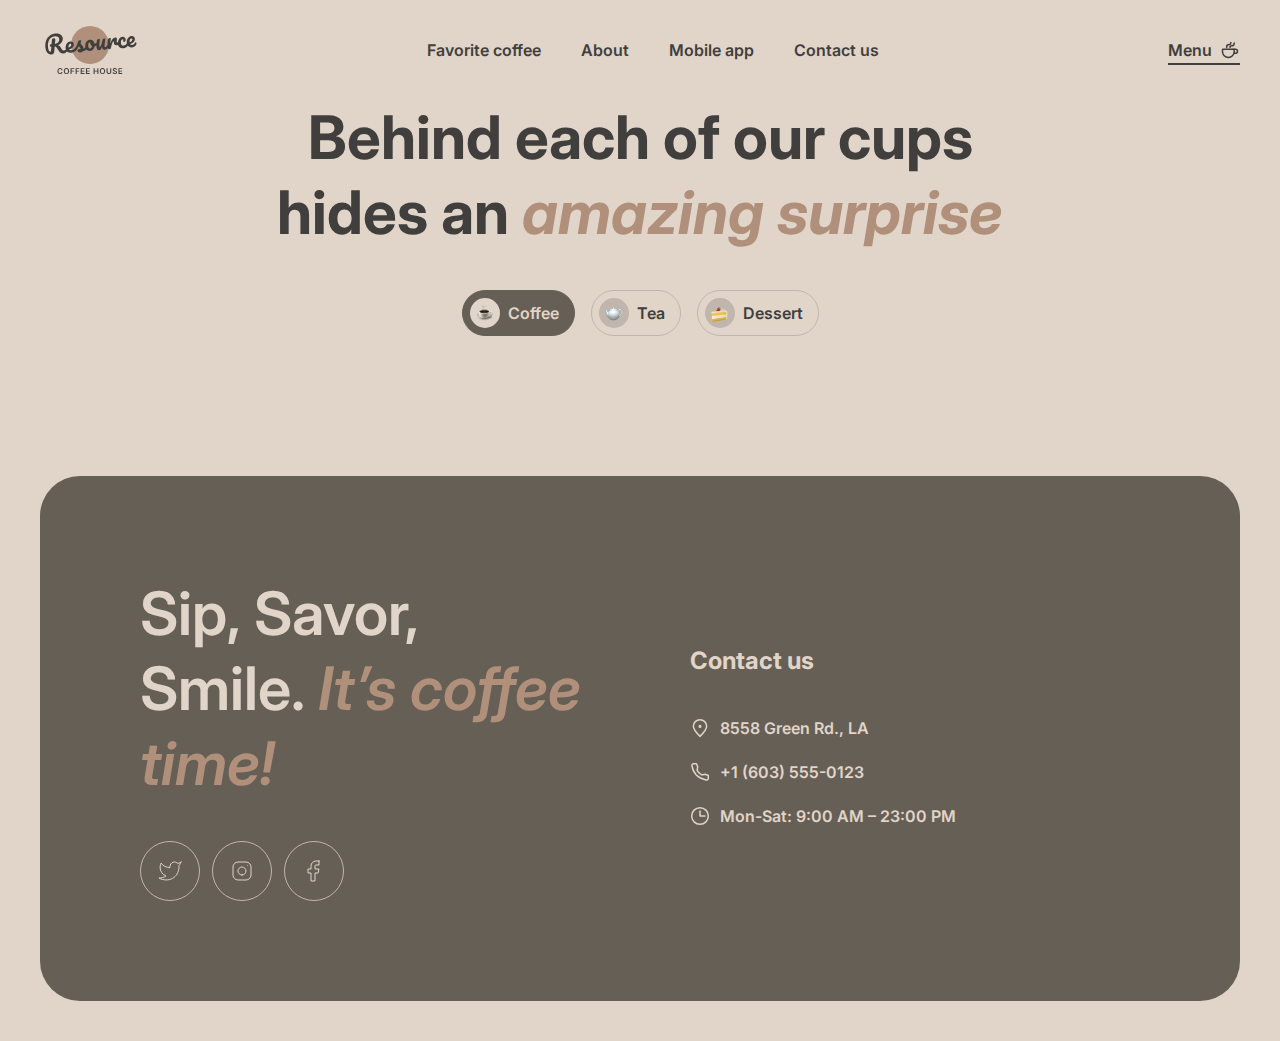
==== commit 63d03638: "feat: added category block with modal" ====
--- a/coffee-house/menu.html
+++ b/coffee-house/menu.html
@@ -52,122 +52,20 @@
                     <h2 class="menu__title">Behind each of our cups hides an <span class="menu__title--accent">amazing
                             surprise</span></h2>
                     <ul class="menu__buttons">
-                        <li><button class="menu__button menu__button--active">
+                        <li><button class="menu__button menu__button--active" data-tab="coffee">
                                 <span class="menu__button-emoji menu__button-emoji--coffee"></span>Coffee
                             </button>
                         </li>
-                        <li><button class="menu__button"><span
-                                    class="menu__button-emoji menu__button-emoji--tea"></span>Tea
+                        <li><button class="menu__button" data-tab="tea">
+                                <span class="menu__button-emoji menu__button-emoji--tea"></span>Tea
                             </button>
                         </li>
-                        <li><button class="menu__button"><span
-                                    class="menu__button-emoji menu__button-emoji--dessert"></span>Dessert
+                        <li><button class="menu__button" data-tab="dessert">
+                                <span class="menu__button-emoji menu__button-emoji--dessert"></span>Dessert
                             </button>
                         </li>
                     </ul>
-                    <ul class="menu__list-cards">
-                        <li>
-                            <article class="menu__card card">
-                                <div class="card__image-wrapper">
-                                    <img class="card__image" src="./assets/images/menu/gallery/coffee-1.jpeg" alt="coffee 1">
-                                </div>
-                                <div class="card__info">
-                                    <h3 class="card__title">Irish coffee</h3>
-                                    <p class="card__description">Fragrant black coffee with Jameson Irish whiskey and
-                                        whipped milk</p>
-                                    <span class="card__price">$7.00</span>
-                                </div>
-                            </article>
-                        </li>
-                        <li>
-                            <article class="menu__card card">
-                                <div class="card__image-wrapper">
-                                    <img class="card__image" src="./assets/images/menu/gallery/coffee-2.jpeg" alt="coffee 1">
-                                </div>
-                                <div class="card__info">
-                                    <h3 class="card__title">Kahlua coffee</h3>
-                                    <p class="card__description">Classic coffee with milk and Kahlua liqueur under a cap
-                                        of frothed milk</p>
-                                    <span class="card__price">$7.00</span>
-                                </div>
-                            </article>
-                        </li>
-                        <li>
-                            <article class="menu__card card">
-                                <div class="card__image-wrapper">
-                                    <img class="card__image" src="./assets/images/menu/gallery/coffee-3.jpeg" alt="coffee 1">
-                                </div>
-                                <div class="card__info">
-                                    <h3 class="card__title">Honey raf</h3>
-                                    <p class="card__description">Espresso with frothed milk, cream and aromatic honey
-                                    </p>
-                                    <span class="card__price">$5.50</span>
-                                </div>
-                            </article>
-                        </li>
-                        <li>
-                            <article class="menu__card card">
-                                <div class="card__image-wrapper">
-                                    <img class="card__image" src="./assets/images/menu/gallery/coffee-4.jpeg" alt="coffee 1">
-                                </div>
-                                <div class="card__info">
-                                    <h3 class="card__title">Ice cappuccino</h3>
-                                    <p class="card__description">Cappuccino with soft thick foam in summer version with
-                                        ice</p>
-                                    <span class="card__price">$5.00</span>
-                                </div>
-                            </article>
-                        </li>
-                        <li>
-                            <article class="menu__card card">
-                                <div class="card__image-wrapper">
-                                    <img class="card__image" src="./assets/images/menu/gallery/coffee-5.jpeg" alt="coffee 1">
-                                </div>
-                                <div class="card__info">
-                                    <h3 class="card__title">Espresso</h3>
-                                    <p class="card__description">Classic black coffee</p>
-                                    <span class="card__price">$4.50</span>
-                                </div>
-                            </article>
-                        </li>
-                        <li>
-                            <article class="menu__card card">
-                                <div class="card__image-wrapper">
-                                    <img class="card__image" src="./assets/images/menu/gallery/coffee-6.jpeg" alt="coffee 1">
-                                </div>
-                                <div class="card__info">
-                                    <h3 class="card__title">Latte</h3>
-                                    <p class="card__description">Espresso coffee with the addition of steamed milk and
-                                        dense milk foam</p>
-                                    <span class="card__price">$5.50</span>
-                                </div>
-                            </article>
-                        </li>
-                        <li>
-                            <article class="menu__card card">
-                                <div class="card__image-wrapper">
-                                    <img class="card__image" src="./assets/images/menu/gallery/coffee-7.jpeg" alt="coffee 1">
-                                </div>
-                                <div class="card__info">
-                                    <h3 class="card__title">Latte macchiato</h3>
-                                    <p class="card__description">Espresso with frothed milk and chocolate</p>
-                                    <span class="card__price">$5.50</span>
-                                </div>
-                            </article>
-                        </li>
-                        <li>
-                            <article class="menu__card card">
-                                <div class="card__image-wrapper">
-                                    <img class="card__image" src="./assets/images/menu/gallery/coffee-8.jpeg" alt="coffee 1">
-                                </div>
-                                <div class="card__info">
-                                    <h3 class="card__title">Coffee with cognac</h3>
-                                    <p class="card__description">Fragrant black coffee with cognac and whipped cream</p>
-                                    <span class="card__price">$6.50</span>
-                                </div>
-                            </article>
-                        </li>
-                    </ul>
+                    <ul class="menu__list-cards"></ul>
                     <button class="menu__load-more-btn">
                         <svg class="menu__load-more-icon" width="24" height="24">
                             <use href="./assets/images/icons-sprite.svg#refresh"></use>
@@ -230,6 +128,72 @@
                 </div>
             </div>
         </footer>
+        <div class="modal-backdrop">
+            <!-- <form class="modal">
+                <div class="modal__image-wrapper">
+                    <img class="modal__image" src="./assets/images/menu/gallery/Irish-coffee.jpeg" alt="sdsdsdsds">
+                </div>
+                <div class="modal__content">
+                    <div class="modal__header">
+                        <h3 class="modal__heading">Irish coffee</h3>
+                        <p class="modal__description">Fragrant black coffee with Jameson Irish whiskey and whipped milk
+                        </p>
+                    </div>
+                    <div class="modal__group">
+                        <h4 class="modal__fieldset-name">Size</h4>
+                        <fieldset class="modal__fieldset">
+                            <input class="modal__input-real visually-hidden" type="radio" name="size" value="s"
+                                id="size-s" checked>
+                            <label class="modal__input-custom" for="size-s">
+                                <span class=modal__button-tag>S</span>200 ml
+                            </label>
+                            <input class="modal__input-real visually-hidden" type="radio" name="size" value="m" id="size-m">
+                            <label class="modal__input-custom" for="size-m">
+                                <span class=modal__button-tag>M</span>300 ml
+                            </label>
+                            <input class="modal__input-real visually-hidden" type="radio" name="size" value="l" id="size-l">
+                            <label class="modal__input-custom" for="size-l">
+                                <span class=modal__button-tag>L</span>400 ml
+                            </label>
+                        </fieldset>
+                    </div>
+                    <div class="modal__group">
+                        <h4 class="modal__name">Additives</h4>
+                        <fieldset class="modal__fieldset">
+                            <input class="modal__input-real visually-hidden" type="checkbox" name="additive"
+                                value="Sugar" id="additive-sugar">
+                            <label class="modal__input-custom modal__input-custom--active" for="additive-sugar">
+                                <span class=modal__button-tag>1</span>Sugar
+                            </label>
+                            <input class="modal__input-real visually-hidden" type="checkbox" name="additive"
+                                value="Cinnamon" id="additive-cinnamon">
+                            <label class="modal__input-custom" for="additive-cinnamon">
+                                <span class=modal__button-tag>2</span>Cinnamon
+                            </label>
+                            <input class="modal__input-real visually-hidden" type="checkbox" name="additive"
+                                value="Syrup" id="additive-syrup">
+                            <label class="modal__input-custom" for="additive-syrup">
+                                <span class=modal__button-tag>3</span>Syrup
+                            </label>
+                        </fieldset>
+                    </div>
+                    <div class="modal__total">
+                        <span class="modal__total__text">Total:</span>
+                        <span class="modal__total__price">$7.00</span>
+                    </div>
+                    <span class="modal__info">
+                        <svg class="modal__info-icon" width="40" height="16">
+                            <use href="./assets/images/icons-sprite.svg#info"></use>
+                        </svg>
+                        <span class="modal__info-text">The cost is not final. Download our mobile app to see the final
+                            price and place your order. Earn loyalty points and enjoy your favorite coffee with up to
+                            20% discount.</span>
+                    </span>
+                    <button class="modal__button-reset" type="reset">Close</button>
+                </div>
+            </form> -->
+        </div>
         <script type="module" src="./scripts/burger-menu/burger-menu.js"></script>
+        <script type="module" src="./scripts/tabs/tabs.js"></script>
     </body>
 </html>--- a/coffee-house/styles/menu-page.css
+++ b/coffee-house/styles/menu-page.css
@@ -5,4 +5,5 @@
 @import "./layout/header.css";
 @import "./layout/footer.css";
 
-@import "./components/menu.css";+@import "./components/menu.css";
+@import "./components/modal.css";